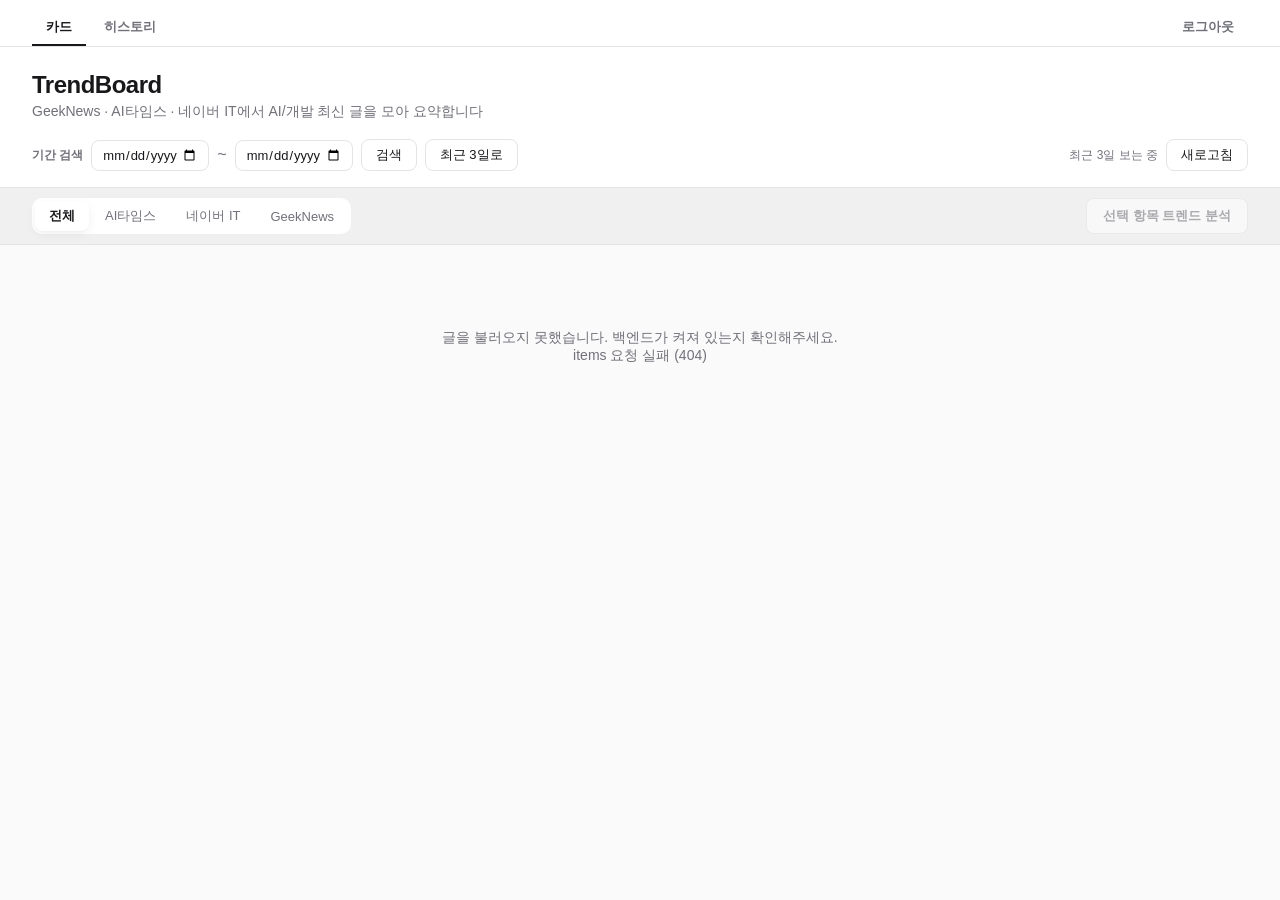
==== static/index.html @ 5739c9ae "Add username/password login, gating the whole site except the ChatGPT/Claude handoff New app/user_st" ====
<!DOCTYPE html>
<html lang="ko">
<head>
<meta charset="UTF-8">
<meta name="viewport" content="width=device-width, initial-scale=1.0">
<title>TrendBoard — AI/개발 트렌드 대시보드</title>
<link rel="stylesheet" href="style.css">
</head>
<body>
<nav class="primary-nav">
  <a href="index.html" class="primary-nav-item active">카드</a>
  <a href="trend.html" class="primary-nav-item">히스토리</a>
  <a href="/logout" class="logout-link">로그아웃</a>
</nav>

<header class="topbar">
  <h1>TrendBoard</h1>
  <p class="subtitle">GeekNews · AI타임스 · 네이버 IT에서 AI/개발 최신 글을 모아 요약합니다</p>
  <div class="date-bar">
    <span class="date-bar-label">기간 검색</span>
    <input type="date" id="dateFrom">
    <span class="date-sep">~</span>
    <input type="date" id="dateTo">
    <button id="dateSearchBtn">검색</button>
    <button id="dateResetBtn" class="date-reset hidden">최근 3일로</button>
    <span id="dateStatus" class="date-status">최근 3일 보는 중</span>
    <button id="refreshBtn" title="새로고침">새로고침</button>
  </div>
</header>

<div class="trendbar" id="trendbar">
  <div class="tabs" id="sourceTabs">
    <button class="tab active" data-source="all">전체</button>
    <button class="tab" data-source="aitimes">AI타임스</button>
    <button class="tab" data-source="naver_it">네이버 IT</button>
    <button class="tab" data-source="geeknews">GeekNews</button>
  </div>
  <button id="trendBtn" disabled>
    <span id="trendCount" class="cart-count hidden">0</span>
    선택 항목 트렌드 분석
  </button>
</div>

<main id="cards" class="cards"></main>

<div class="modal-overlay hidden" id="methodModalOverlay">
  <div class="modal">
    <button class="modal-close" id="methodModalClose" aria-label="닫기">×</button>
    <h2 class="modal-title">어떤 방식으로 분석할까요?</h2>
    <p class="modal-sub"><span id="methodModalCount">0</span>개 글을 분석합니다.</p>
    <div class="method-options">
      <button class="method-option" id="methodChatGptBtn">
        <span class="method-name">ChatGPT로</span>
        <span class="method-desc">내 ChatGPT 계정에서 무료로 분석해요. 분석 결과는 ChatGPT에서만 확인해요 — 어떤 글을 골랐는지만 히스토리에 남아요.</span>
      </button>
      <button class="method-option" id="methodClaudeBtn">
        <span class="method-name">Claude로</span>
        <span class="method-desc">내 Claude 계정에서 무료로 분석해요(결과를 마크다운 아티팩트로 만들어달라고 같이 요청해요). 분석 결과는 Claude에서만 확인해요 — 어떤 글을 골랐는지만 히스토리에 남아요.</span>
      </button>
    </div>
    <button class="method-copy-link" id="methodCopyLinkBtn">링크가 안 열리면 여기를 눌러 프롬프트 복사</button>
  </div>
</div>

<div id="toast" class="toast hidden"></div>

<script src="common.js"></script>
<script src="app.js"></script>
</body>
</html>
---- static/style.css ----
:root {
  --bg: #fafafa;
  --surface: #ffffff;
  --surface-hover: #f0f0f0;
  --text: #18181b;
  --text-muted: #71717a;
  --border: #e4e4e7;
  --accent: #18181b;
  --accent-contrast: #ffffff;
  --accent-soft: #f0f0f0;
  --select: #2563eb;
  --select-soft: #eff6ff;
  --shadow: 0 1px 2px rgba(0,0,0,0.03), 0 4px 12px rgba(0,0,0,0.05);
  font-family: -apple-system, BlinkMacSystemFont, "Pretendard", "Segoe UI", Roboto, "Noto Sans KR", sans-serif;
}

* { box-sizing: border-box; }

html, body {
  min-height: 100%;
}

body {
  margin: 0;
  background: var(--bg);
  color: var(--text);
  transition: background 0.2s, color 0.2s;
}

.primary-nav {
  display: flex;
  gap: 4px;
  padding: 10px 32px 0;
  background: var(--surface);
  border-bottom: 1px solid var(--border);
}

.primary-nav-item {
  padding: 8px 14px;
  font-size: 13px;
  font-weight: 600;
  color: var(--text-muted);
  text-decoration: none;
  border-bottom: 2px solid transparent;
}

.primary-nav-item:hover { color: var(--text); }

.primary-nav-item.active {
  color: var(--text);
  border-bottom-color: var(--text);
}

.topbar {
  padding: 24px 32px 16px;
  border-bottom: 1px solid var(--border);
  background: var(--surface);
}

.topbar h1 {
  margin: 0 0 4px;
  font-size: 24px;
  letter-spacing: -0.5px;
}

.subtitle {
  margin: 0 0 18px;
  color: var(--text-muted);
  font-size: 14px;
}

.date-bar {
  display: flex;
  align-items: center;
  gap: 8px;
  flex-wrap: wrap;
}

.date-bar-label {
  font-size: 12px;
  font-weight: 700;
  color: var(--text-muted);
}

.date-bar input[type="date"] {
  border: 1px solid var(--border);
  background: var(--surface);
  color: var(--text);
  border-radius: 8px;
  padding: 6px 10px;
  font-size: 13px;
  font-family: inherit;
}

.date-sep { color: var(--text-muted); }

.date-bar button {
  border: 1px solid var(--border);
  background: var(--surface);
  color: var(--text);
  padding: 6px 14px;
  border-radius: 8px;
  font-size: 13px;
  cursor: pointer;
}

.date-bar button:hover { background: var(--surface-hover); }

.date-reset {
  color: var(--text-muted);
}

.date-status {
  font-size: 12px;
  color: var(--text-muted);
  margin-left: auto;
}

.tabs {
  display: flex;
  gap: 2px;
  background: var(--surface-hover);
  padding: 3px;
  border-radius: 10px;
}

.tab {
  border: none;
  background: transparent;
  color: var(--text-muted);
  padding: 6px 14px;
  border-radius: 8px;
  font-size: 13px;
  font-weight: 500;
  cursor: pointer;
  transition: all 0.15s;
}

.tab:hover { color: var(--text); }

.tab.active {
  background: var(--surface);
  color: var(--text);
  font-weight: 600;
  box-shadow: var(--shadow);
}

.trendbar {
  position: sticky;
  top: 0;
  z-index: 10;
  display: flex;
  justify-content: space-between;
  align-items: center;
  flex-wrap: wrap;
  gap: 16px;
  padding: 10px 32px;
  background: var(--accent-soft);
  border-bottom: 1px solid var(--border);
  font-size: 13px;
}

.trendbar .tabs {
  background: var(--surface);
}

.modal-overlay {
  position: fixed;
  inset: 0;
  z-index: 50;
  display: flex;
  align-items: center;
  justify-content: center;
  background: rgba(0, 0, 0, 0.4);
  padding: 20px;
}

.modal-overlay.hidden { display: none; }

.modal {
  position: relative;
  width: 100%;
  max-width: 440px;
  background: var(--surface);
  border-radius: 16px;
  box-shadow: var(--shadow);
  padding: 28px 24px 22px;
}

.modal-close {
  position: absolute;
  top: 14px;
  right: 14px;
  border: none;
  background: transparent;
  font-size: 18px;
  line-height: 1;
  color: var(--text-muted);
  cursor: pointer;
  padding: 4px;
}

.modal-close:hover { color: var(--text); }

.modal-title {
  margin: 0 0 4px;
  font-size: 17px;
}

.modal-sub {
  margin: 0 0 18px;
  font-size: 13px;
  color: var(--text-muted);
}

.method-options {
  display: flex;
  flex-direction: column;
  gap: 8px;
}

.method-option {
  display: flex;
  flex-direction: column;
  align-items: flex-start;
  gap: 4px;
  width: 100%;
  text-align: left;
  border: 1px solid var(--border);
  background: var(--surface);
  border-radius: 10px;
  padding: 12px 14px;
  cursor: pointer;
  font: inherit;
  color: inherit;
  transition: border-color 0.15s, background 0.15s;
}

.method-option:hover:not(:disabled) {
  border-color: var(--select);
  background: var(--select-soft);
}

.method-option:disabled {
  opacity: 0.55;
  cursor: not-allowed;
}

.method-name {
  font-size: 14px;
  font-weight: 700;
}

.method-desc {
  font-size: 12px;
  color: var(--text-muted);
  line-height: 1.5;
}

.method-copy-link {
  display: block;
  width: 100%;
  margin-top: 14px;
  border: none;
  background: transparent;
  color: var(--text-muted);
  font-size: 12px;
  text-decoration: underline;
  cursor: pointer;
  padding: 4px;
  text-align: center;
}

.method-copy-link:hover { color: var(--text); }

#trendBtn {
  display: inline-flex;
  align-items: center;
  gap: 8px;
  border: 1px solid var(--border);
  background: var(--surface);
  color: var(--text);
  padding: 8px 16px;
  border-radius: 8px;
  font-size: 13px;
  cursor: pointer;
  font-weight: 600;
}

.cart-count {
  display: inline-flex;
  align-items: center;
  justify-content: center;
  min-width: 18px;
  height: 18px;
  padding: 0 5px;
  border-radius: 999px;
  background: var(--select);
  color: #fff;
  font-size: 11px;
  font-weight: 700;
}

.cart-count.hidden { display: none; }

#trendBtn:hover:not(:disabled) { background: var(--surface-hover); }

#trendBtn:disabled {
  color: var(--text-muted);
  opacity: 0.55;
  cursor: not-allowed;
}

.cards {
  display: flex;
  flex-direction: column;
  gap: 12px;
  max-width: 680px;
  margin: 0 auto;
  padding: 24px 32px 60px;
}

.card {
  background: var(--surface);
  border: 1px solid var(--border);
  border-radius: 14px;
  padding: 16px;
  box-shadow: var(--shadow);
  display: flex;
  flex-direction: column;
  gap: 10px;
  cursor: pointer;
  transition: border-color 0.15s;
}

.card:hover { border-color: var(--text-muted); }

.card.selected {
  border-color: var(--select);
  box-shadow: 0 0 0 1px var(--select);
}

.card.used {
  opacity: 0.6;
}

.card.used:hover {
  opacity: 1;
}

.card-badges {
  display: flex;
  align-items: center;
  gap: 6px;
  flex-wrap: wrap;
}

.used-badge {
  font-size: 10px;
  font-weight: 700;
  color: var(--select);
  background: var(--select-soft);
  padding: 3px 8px;
  border-radius: 6px;
  white-space: nowrap;
}

.card-top {
  display: flex;
  justify-content: space-between;
  align-items: flex-start;
  gap: 8px;
}

.badge {
  font-size: 10px;
  font-weight: 700;
  letter-spacing: 0.3px;
  text-transform: uppercase;
  padding: 3px 8px;
  border-radius: 6px;
  border: 1px solid var(--border);
  background: transparent;
  color: var(--text-muted);
  white-space: nowrap;
}

.card-title {
  display: block;
  font-size: 15px;
  font-weight: 600;
  line-height: 1.4;
  margin: 0;
  color: var(--text);
  text-decoration: none;
}

.card-title:hover { text-decoration: underline; }

.card-meta {
  font-size: 12px;
  color: var(--text-muted);
}

.card-excerpt {
  font-size: 13px;
  line-height: 1.5;
  color: var(--text-muted);
  margin: 0;
  display: -webkit-box;
  -webkit-line-clamp: 2;
  -webkit-box-orient: vertical;
  overflow: hidden;
}

.card-summary {
  font-size: 13px;
  line-height: 1.6;
  color: var(--text);
  background: var(--bg);
  border-radius: 8px;
  padding: 10px 12px;
  display: none;
}

.card-summary.show { display: block; }

.card-summary ul { margin: 0; padding-left: 18px; }

.keywords {
  display: flex;
  flex-wrap: wrap;
  gap: 6px;
  margin-top: 8px;
}

.keyword-chip {
  font-size: 11px;
  background: var(--surface-hover);
  color: var(--text-muted);
  border: 1px solid var(--border);
  padding: 3px 8px;
  border-radius: 12px;
}

.card-actions {
  display: flex;
  justify-content: space-between;
  align-items: center;
  margin-top: auto;
}

.summarize-btn {
  border: 1px solid var(--border);
  background: transparent;
  color: var(--text);
  padding: 6px 12px;
  border-radius: 8px;
  font-size: 12px;
  cursor: pointer;
  font-weight: 600;
}

.summarize-btn:hover { background: var(--surface-hover); }

.select-label {
  display: flex;
  align-items: center;
  gap: 6px;
  font-size: 12px;
  color: var(--text-muted);
  cursor: pointer;
}

.select-label input[type="checkbox"] {
  accent-color: var(--select);
}

.select-label:has(input:checked) {
  color: var(--select);
}

.trend-body {
  display: flex;
  flex-direction: column;
  height: 100vh;
}

/* Obsidian 스타일 2단 레이아웃: 좌측 SNB(히스토리 목록) + 우측 본문 */
.trend-shell {
  display: flex;
  flex: 1;
  min-height: 0;
}

.snb {
  width: 280px;
  flex-shrink: 0;
  background: var(--bg);
  border-right: 1px solid var(--border);
  display: flex;
  flex-direction: column;
  overflow: hidden;
}

.snb-header {
  display: flex;
  align-items: center;
  justify-content: space-between;
  padding: 14px 14px 12px;
}

.snb-header h2 {
  font-size: 13px;
  text-transform: uppercase;
  letter-spacing: 0.5px;
  color: var(--text-muted);
  margin: 0;
}

.snb-list {
  flex: 1;
  overflow-y: auto;
  padding: 0 6px 12px;
  display: flex;
  flex-direction: column;
  gap: 2px;
}

.snb-empty {
  padding: 12px 10px;
  font-size: 12px;
  color: var(--text-muted);
}

.snb-item {
  display: flex;
  flex-direction: column;
  align-items: flex-start;
  gap: 3px;
  width: 100%;
  text-align: left;
  border: none;
  background: transparent;
  border-radius: 8px;
  padding: 8px 10px;
  cursor: pointer;
}

.snb-item:hover { background: var(--surface-hover); }

.snb-item.active {
  background: var(--surface);
  box-shadow: var(--shadow);
}

.snb-item-date {
  font-size: 14px;
  font-weight: 600;
  color: var(--text);
}

.snb-item-count {
  font-size: 12px;
  color: var(--text-muted);
}

.trend-main {
  flex: 1;
  overflow-y: auto;
  padding: 36px 40px 60px;
  background: var(--surface);
}

.trend-current {
  max-width: 700px;
  margin: 0 auto;
}

.result-meta {
  display: flex;
  align-items: center;
  gap: 8px;
  flex-wrap: wrap;
  font-size: 12px;
  color: var(--text-muted);
  margin-bottom: 10px;
}

.result-count { color: var(--text-muted); }

.result-method {
  font-size: 11px;
  font-weight: 700;
  color: var(--select);
  background: var(--select-soft);
  padding: 2px 8px;
  border-radius: 6px;
}

.selected-items-list {
  list-style: none;
  margin: 0 0 20px;
  padding: 0;
  display: flex;
  flex-direction: column;
  gap: 4px;
}

.selected-item-row {
  display: flex;
  align-items: center;
  gap: 8px;
  border: 1px solid var(--border);
  border-radius: 8px;
  background: var(--surface);
  padding: 8px 12px;
  text-decoration: none;
  color: var(--text-muted);
}

a.selected-item-row:hover {
  background: var(--surface-hover);
  border-color: var(--text-muted);
}

a.selected-item-row:hover .selected-item-title {
  text-decoration: underline;
}

.selected-item-row.no-link {
  cursor: default;
}

.selected-item-title {
  font-size: 13px;
  line-height: 1.4;
  flex: 1;
}

.selected-item-arrow {
  font-size: 12px;
  color: var(--text-muted);
  flex-shrink: 0;
}

.reopen-section {
  border: 1px solid var(--border);
  border-radius: 10px;
  padding: 14px 16px;
  margin: 0 0 20px;
}

.reopen-actions {
  display: flex;
  gap: 8px;
  margin-bottom: 10px;
}

.method-option-inline {
  border: 1px solid var(--border);
  background: var(--surface);
  color: var(--text);
  padding: 7px 14px;
  border-radius: 8px;
  font-size: 13px;
  font-weight: 600;
  cursor: pointer;
}

.method-option-inline:hover:not(:disabled) { background: var(--surface-hover); }

.method-option-inline:disabled {
  color: var(--text-muted);
  opacity: 0.55;
  cursor: not-allowed;
}

.prompt-preview-label {
  display: flex;
  align-items: center;
  justify-content: space-between;
  gap: 8px;
  font-size: 11px;
  font-weight: 700;
  color: var(--text-muted);
  text-transform: uppercase;
  letter-spacing: 0.3px;
  margin: 4px 0 8px;
}

.copy-inline-btn {
  border: 1px solid var(--border);
  background: var(--surface);
  color: var(--text);
  padding: 3px 10px;
  border-radius: 6px;
  font-size: 11px;
  font-weight: 700;
  text-transform: none;
  letter-spacing: normal;
  cursor: pointer;
}

.copy-inline-btn:hover:not(:disabled) { background: var(--surface-hover); }

.copy-inline-btn:disabled {
  color: var(--text-muted);
  opacity: 0.55;
  cursor: not-allowed;
}

.prompt-preview {
  font-size: 12px;
  color: var(--text-muted);
}

.prompt-text {
  white-space: pre-wrap;
  word-break: break-word;
  background: var(--bg);
  border: 1px solid var(--border);
  border-radius: 8px;
  padding: 14px 16px;
  font-family: "JetBrains Mono", "Noto Sans KR", "Pretendard", "Consolas", "Menlo", "Monaco", monospace;
  font-size: 11px;
  line-height: 2;
  color: var(--text);
  max-height: 480px;
  overflow-y: auto;
}

.toast {
  position: fixed;
  bottom: 24px;
  left: 50%;
  transform: translateX(-50%);
  background: var(--text);
  color: var(--bg);
  padding: 10px 20px;
  border-radius: 8px;
  font-size: 13px;
  z-index: 60;
  transition: opacity 0.2s;
}

.toast.hidden { display: none; }

.empty-state {
  text-align: center;
  color: var(--text-muted);
  padding: 60px 20px;
  font-size: 14px;
}

.spinner {
  display: inline-block;
  width: 12px;
  height: 12px;
  border: 2px solid var(--border);
  border-top-color: var(--text);
  border-radius: 50%;
  animation: spin 0.7s linear infinite;
  margin-right: 6px;
  vertical-align: -1px;
}

@keyframes spin { to { transform: rotate(360deg); } }

.auth-shell {
  min-height: 100vh;
  display: flex;
  align-items: center;
  justify-content: center;
  padding: 20px;
}

.auth-card {
  width: 100%;
  max-width: 340px;
  background: var(--surface);
  border: 1px solid var(--border);
  border-radius: 16px;
  box-shadow: var(--shadow);
  padding: 32px 28px;
  display: flex;
  flex-direction: column;
  gap: 14px;
}

.auth-title {
  margin: 0 0 4px;
  font-size: 20px;
  text-align: center;
  letter-spacing: -0.5px;
}

.auth-error {
  margin: 0;
  padding: 8px 12px;
  border-radius: 8px;
  background: #fef2f2;
  color: #b91c1c;
  font-size: 13px;
}

.auth-error.hidden { display: none; }

.auth-label {
  display: flex;
  flex-direction: column;
  gap: 6px;
  font-size: 13px;
  color: var(--text-muted);
}

.auth-input {
  border: 1px solid var(--border);
  background: var(--bg);
  color: var(--text);
  border-radius: 8px;
  padding: 9px 12px;
  font-size: 14px;
  font-family: inherit;
}

.auth-input:focus {
  outline: none;
  border-color: var(--select);
}

.auth-submit {
  margin-top: 6px;
  border: none;
  background: var(--accent);
  color: var(--accent-contrast);
  padding: 10px;
  border-radius: 8px;
  font-size: 14px;
  font-weight: 600;
  cursor: pointer;
}

.auth-submit:hover { opacity: 0.9; }

.auth-switch {
  text-align: center;
  font-size: 12px;
  color: var(--text-muted);
  text-decoration: underline;
}

.auth-switch:hover { color: var(--text); }

.logout-link {
  margin-left: auto;
  color: var(--text-muted);
  text-decoration: none;
  font-size: 13px;
  font-weight: 600;
  padding: 8px 14px;
}

.logout-link:hover { color: var(--text); }
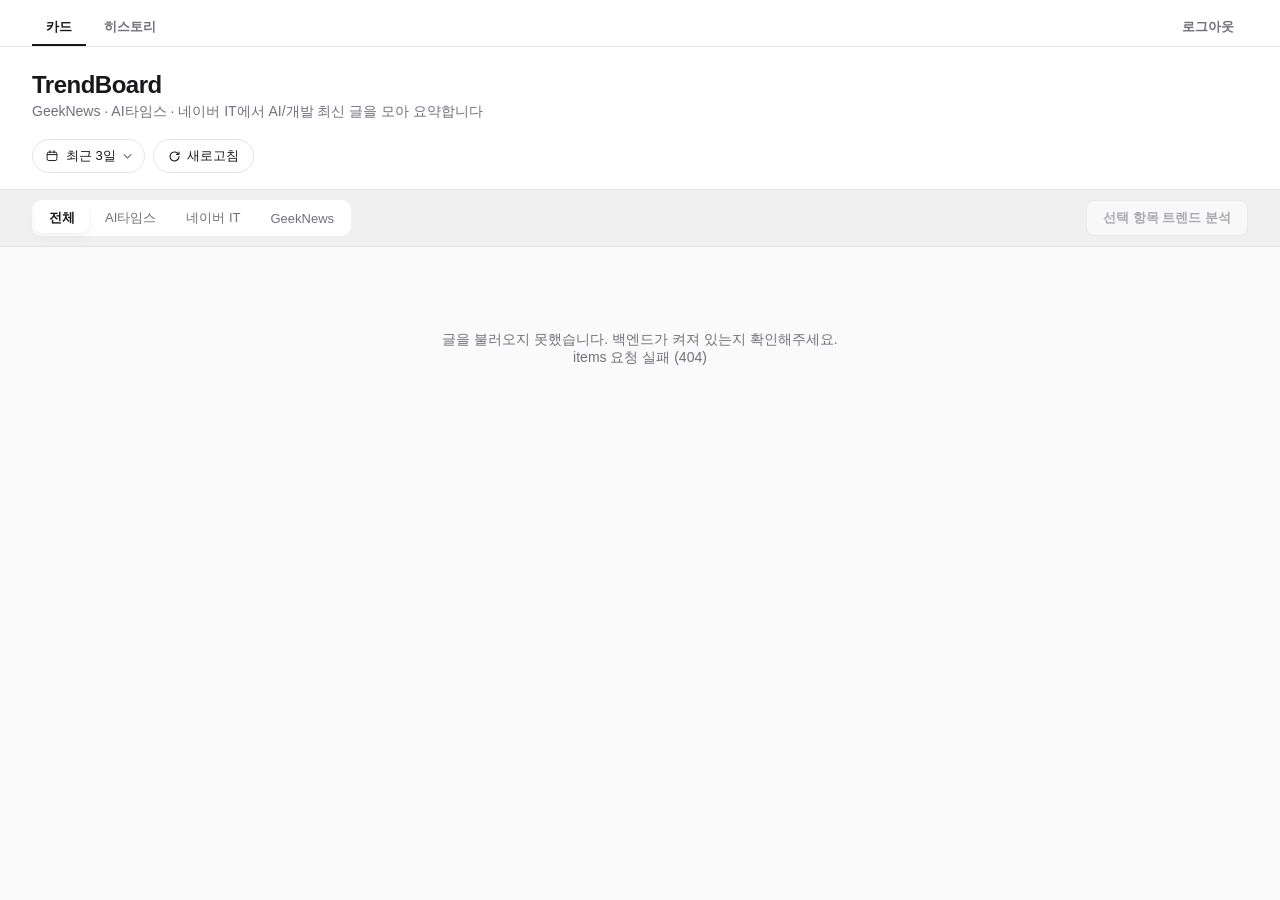
==== commit 64dbb24a: "Redesign date search as a compact chip + popover instead of an always-open row The old date-bar pack" ====
--- a/static/index.html
+++ b/static/index.html
@@ -17,14 +17,36 @@
   <h1>TrendBoard</h1>
   <p class="subtitle">GeekNews · AI타임스 · 네이버 IT에서 AI/개발 최신 글을 모아 요약합니다</p>
   <div class="date-bar">
-    <span class="date-bar-label">기간 검색</span>
-    <input type="date" id="dateFrom">
-    <span class="date-sep">~</span>
-    <input type="date" id="dateTo">
-    <button id="dateSearchBtn">검색</button>
-    <button id="dateResetBtn" class="date-reset hidden">최근 3일로</button>
-    <span id="dateStatus" class="date-status">최근 3일 보는 중</span>
-    <button id="refreshBtn" title="새로고침">새로고침</button>
+    <div class="date-filter" id="dateFilter">
+      <button class="date-filter-trigger" id="dateFilterTrigger" type="button">
+        <svg class="date-filter-icon" viewBox="0 0 20 20" fill="none" xmlns="http://www.w3.org/2000/svg">
+          <rect x="3" y="4.5" width="14" height="12" rx="2.5" stroke="currentColor" stroke-width="1.4"/>
+          <path d="M3 8h14" stroke="currentColor" stroke-width="1.4"/>
+          <path d="M7 2.5v3M13 2.5v3" stroke="currentColor" stroke-width="1.4" stroke-linecap="round"/>
+        </svg>
+        <span id="dateFilterLabel">최근 3일</span>
+        <svg class="date-filter-chevron" viewBox="0 0 12 8" fill="none" xmlns="http://www.w3.org/2000/svg">
+          <path d="M1.5 1.5L6 6l4.5-4.5" stroke="currentColor" stroke-width="1.5" stroke-linecap="round" stroke-linejoin="round"/>
+        </svg>
+      </button>
+      <div class="date-filter-popover hidden" id="dateFilterPopover">
+        <div class="date-filter-row">
+          <input type="date" id="dateFrom">
+          <span class="date-sep">~</span>
+          <input type="date" id="dateTo">
+        </div>
+        <div class="date-filter-actions">
+          <button id="dateResetBtn" class="date-filter-ghost" type="button">최근 3일로</button>
+          <button id="dateSearchBtn" class="date-filter-apply" type="button">적용</button>
+        </div>
+      </div>
+    </div>
+    <button id="refreshBtn" class="refresh-btn" type="button">
+      <svg viewBox="0 0 16 16" fill="none" xmlns="http://www.w3.org/2000/svg">
+        <path d="M13.5 8a5.5 5.5 0 1 1-1.6-3.9M13.5 2.5v3h-3" stroke="currentColor" stroke-width="1.4" stroke-linecap="round" stroke-linejoin="round"/>
+      </svg>
+      새로고침
+    </button>
   </div>
 </header>
 
--- a/static/style.css
+++ b/static/style.css
@@ -76,45 +76,134 @@
   flex-wrap: wrap;
 }
 
-.date-bar-label {
-  font-size: 12px;
-  font-weight: 700;
-  color: var(--text-muted);
-}
-
-.date-bar input[type="date"] {
-  border: 1px solid var(--border);
-  background: var(--surface);
-  color: var(--text);
-  border-radius: 8px;
-  padding: 6px 10px;
-  font-size: 13px;
+.date-filter {
+  position: relative;
+}
+
+.date-filter-trigger {
+  display: inline-flex;
+  align-items: center;
+  gap: 7px;
+  border: 1px solid var(--border);
+  background: var(--surface);
+  color: var(--text);
+  padding: 7px 12px;
+  border-radius: 999px;
+  font-size: 13px;
+  font-weight: 500;
   font-family: inherit;
-}
-
-.date-sep { color: var(--text-muted); }
-
-.date-bar button {
-  border: 1px solid var(--border);
-  background: var(--surface);
-  color: var(--text);
-  padding: 6px 14px;
-  border-radius: 8px;
-  font-size: 13px;
-  cursor: pointer;
-}
-
-.date-bar button:hover { background: var(--surface-hover); }
-
-.date-reset {
-  color: var(--text-muted);
-}
-
-.date-status {
-  font-size: 12px;
-  color: var(--text-muted);
-  margin-left: auto;
-}
+  cursor: pointer;
+  transition: border-color 0.15s, background 0.15s;
+}
+
+.date-filter-trigger:hover { background: var(--surface-hover); }
+
+.date-filter-trigger.active {
+  border-color: var(--select);
+  color: var(--select);
+  background: var(--select-soft);
+}
+
+.date-filter-icon { width: 14px; height: 14px; flex-shrink: 0; }
+
+.date-filter-chevron {
+  width: 9px;
+  height: 9px;
+  flex-shrink: 0;
+  color: var(--text-muted);
+  transition: transform 0.15s;
+}
+
+.date-filter.open .date-filter-chevron { transform: rotate(180deg); }
+
+.date-filter-popover {
+  position: absolute;
+  top: calc(100% + 8px);
+  left: 0;
+  z-index: 20;
+  background: var(--surface);
+  border: 1px solid var(--border);
+  border-radius: 12px;
+  box-shadow: var(--shadow);
+  padding: 14px;
+  display: flex;
+  flex-direction: column;
+  gap: 10px;
+  min-width: 260px;
+}
+
+.date-filter-popover.hidden { display: none; }
+
+.date-filter-row {
+  display: flex;
+  align-items: center;
+  gap: 8px;
+}
+
+.date-filter-row input[type="date"] {
+  flex: 1;
+  min-width: 0;
+  border: 1px solid var(--border);
+  background: var(--bg);
+  color: var(--text);
+  border-radius: 8px;
+  padding: 7px 8px;
+  font-size: 13px;
+  font-family: inherit;
+}
+
+.date-sep { color: var(--text-muted); font-size: 12px; }
+
+.date-filter-actions {
+  display: flex;
+  justify-content: space-between;
+  gap: 8px;
+}
+
+.date-filter-ghost {
+  border: none;
+  background: transparent;
+  color: var(--text-muted);
+  padding: 6px 4px;
+  font-size: 12px;
+  font-weight: 600;
+  cursor: pointer;
+  text-decoration: underline;
+}
+
+.date-filter-ghost:hover { color: var(--text); }
+
+.date-filter-apply {
+  border: none;
+  background: var(--accent);
+  color: var(--accent-contrast);
+  padding: 7px 16px;
+  border-radius: 8px;
+  font-size: 13px;
+  font-weight: 600;
+  cursor: pointer;
+}
+
+.date-filter-apply:hover { opacity: 0.9; }
+
+.refresh-btn {
+  display: inline-flex;
+  align-items: center;
+  gap: 6px;
+  border: 1px solid var(--border);
+  background: var(--surface);
+  color: var(--text);
+  padding: 7px 14px;
+  border-radius: 999px;
+  font-size: 13px;
+  font-weight: 500;
+  font-family: inherit;
+  cursor: pointer;
+}
+
+.refresh-btn:hover { background: var(--surface-hover); }
+
+.refresh-btn svg { width: 13px; height: 13px; }
 
 .tabs {
   display: flex;
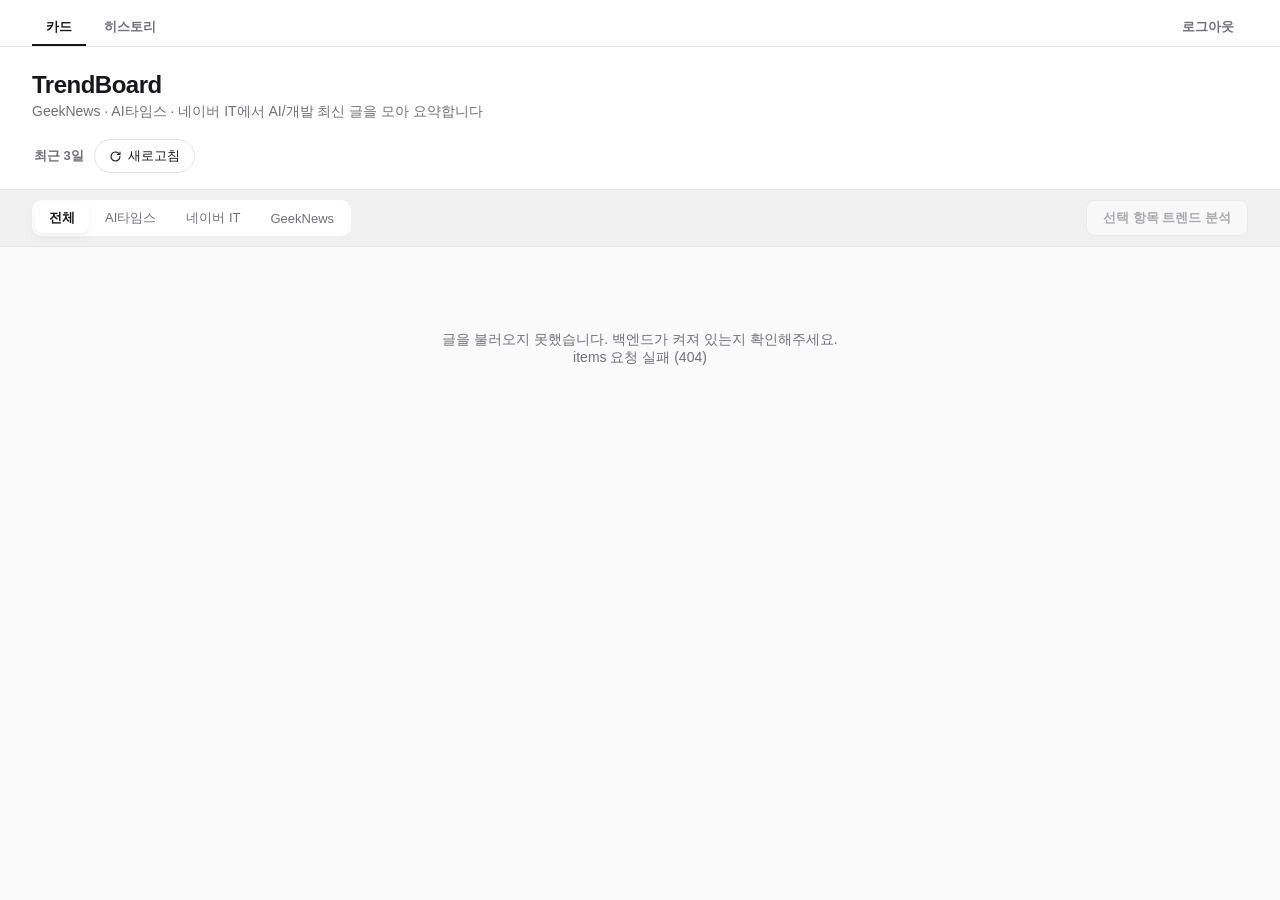
==== commit 94a5520d: "Drop custom date-range search entirely, always show recent 3 days After building a chip+popover UI a" ====
--- a/static/index.html
+++ b/static/index.html
@@ -17,30 +17,7 @@
   <h1>TrendBoard</h1>
   <p class="subtitle">GeekNews · AI타임스 · 네이버 IT에서 AI/개발 최신 글을 모아 요약합니다</p>
   <div class="date-bar">
-    <div class="date-filter" id="dateFilter">
-      <button class="date-filter-trigger" id="dateFilterTrigger" type="button">
-        <svg class="date-filter-icon" viewBox="0 0 20 20" fill="none" xmlns="http://www.w3.org/2000/svg">
-          <rect x="3" y="4.5" width="14" height="12" rx="2.5" stroke="currentColor" stroke-width="1.4"/>
-          <path d="M3 8h14" stroke="currentColor" stroke-width="1.4"/>
-          <path d="M7 2.5v3M13 2.5v3" stroke="currentColor" stroke-width="1.4" stroke-linecap="round"/>
-        </svg>
-        <span id="dateFilterLabel">최근 3일</span>
-        <svg class="date-filter-chevron" viewBox="0 0 12 8" fill="none" xmlns="http://www.w3.org/2000/svg">
-          <path d="M1.5 1.5L6 6l4.5-4.5" stroke="currentColor" stroke-width="1.5" stroke-linecap="round" stroke-linejoin="round"/>
-        </svg>
-      </button>
-      <div class="date-filter-popover hidden" id="dateFilterPopover">
-        <div class="date-filter-row">
-          <input type="date" id="dateFrom">
-          <span class="date-sep">~</span>
-          <input type="date" id="dateTo">
-        </div>
-        <div class="date-filter-actions">
-          <button id="dateResetBtn" class="date-filter-ghost" type="button">최근 3일로</button>
-          <button id="dateSearchBtn" class="date-filter-apply" type="button">적용</button>
-        </div>
-      </div>
-    </div>
+    <span class="recency-label">최근 3일</span>
     <button id="refreshBtn" class="refresh-btn" type="button">
       <svg viewBox="0 0 16 16" fill="none" xmlns="http://www.w3.org/2000/svg">
         <path d="M13.5 8a5.5 5.5 0 1 1-1.6-3.9M13.5 2.5v3h-3" stroke="currentColor" stroke-width="1.4" stroke-linecap="round" stroke-linejoin="round"/>
--- a/static/style.css
+++ b/static/style.css
@@ -76,115 +76,12 @@
   flex-wrap: wrap;
 }
 
-.date-filter {
-  position: relative;
-}
-
-.date-filter-trigger {
-  display: inline-flex;
-  align-items: center;
-  gap: 7px;
-  border: 1px solid var(--border);
-  background: var(--surface);
-  color: var(--text);
-  padding: 7px 12px;
-  border-radius: 999px;
-  font-size: 13px;
-  font-weight: 500;
-  font-family: inherit;
-  cursor: pointer;
-  transition: border-color 0.15s, background 0.15s;
-}
-
-.date-filter-trigger:hover { background: var(--surface-hover); }
-
-.date-filter-trigger.active {
-  border-color: var(--select);
-  color: var(--select);
-  background: var(--select-soft);
-}
-
-.date-filter-icon { width: 14px; height: 14px; flex-shrink: 0; }
-
-.date-filter-chevron {
-  width: 9px;
-  height: 9px;
-  flex-shrink: 0;
-  color: var(--text-muted);
-  transition: transform 0.15s;
-}
-
-.date-filter.open .date-filter-chevron { transform: rotate(180deg); }
-
-.date-filter-popover {
-  position: absolute;
-  top: calc(100% + 8px);
-  left: 0;
-  z-index: 20;
-  background: var(--surface);
-  border: 1px solid var(--border);
-  border-radius: 12px;
-  box-shadow: var(--shadow);
-  padding: 14px;
-  display: flex;
-  flex-direction: column;
-  gap: 10px;
-  min-width: 260px;
-}
-
-.date-filter-popover.hidden { display: none; }
-
-.date-filter-row {
-  display: flex;
-  align-items: center;
-  gap: 8px;
-}
-
-.date-filter-row input[type="date"] {
-  flex: 1;
-  min-width: 0;
-  border: 1px solid var(--border);
-  background: var(--bg);
-  color: var(--text);
-  border-radius: 8px;
-  padding: 7px 8px;
-  font-size: 13px;
-  font-family: inherit;
-}
-
-.date-sep { color: var(--text-muted); font-size: 12px; }
-
-.date-filter-actions {
-  display: flex;
-  justify-content: space-between;
-  gap: 8px;
-}
-
-.date-filter-ghost {
-  border: none;
-  background: transparent;
-  color: var(--text-muted);
-  padding: 6px 4px;
-  font-size: 12px;
-  font-weight: 600;
-  cursor: pointer;
-  text-decoration: underline;
-}
-
-.date-filter-ghost:hover { color: var(--text); }
-
-.date-filter-apply {
-  border: none;
-  background: var(--accent);
-  color: var(--accent-contrast);
-  padding: 7px 16px;
-  border-radius: 8px;
-  font-size: 13px;
-  font-weight: 600;
-  cursor: pointer;
-}
-
-.date-filter-apply:hover { opacity: 0.9; }
+.recency-label {
+  font-size: 13px;
+  font-weight: 600;
+  color: var(--text-muted);
+  padding: 7px 2px;
+}
 
 .refresh-btn {
   display: inline-flex;
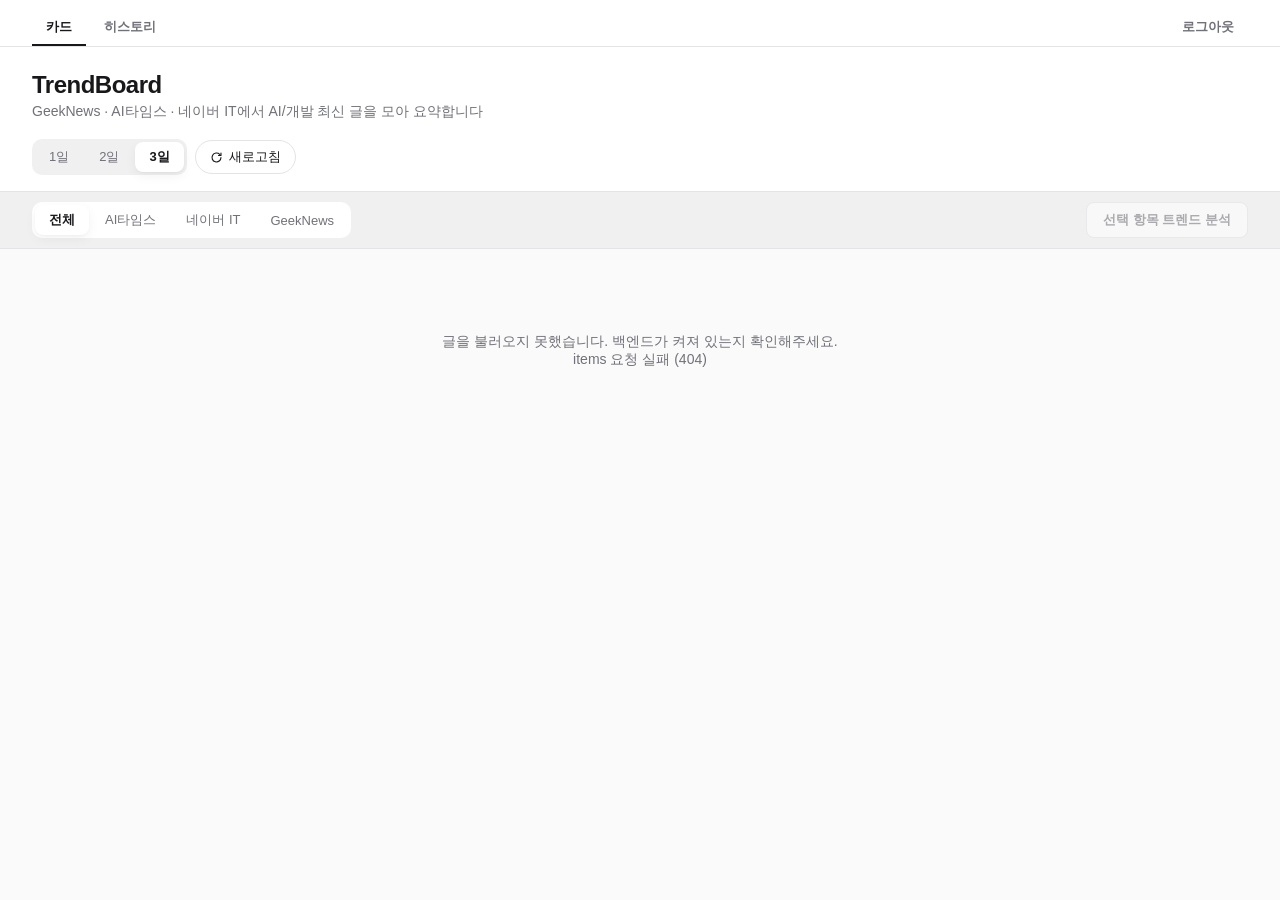
==== commit e5c436e9: "Add a simple recent-N-days filter (1/2/3일) Unlike the removed arbitrary date-range search, this only" ====
--- a/static/index.html
+++ b/static/index.html
@@ -17,7 +17,11 @@
   <h1>TrendBoard</h1>
   <p class="subtitle">GeekNews · AI타임스 · 네이버 IT에서 AI/개발 최신 글을 모아 요약합니다</p>
   <div class="date-bar">
-    <span class="recency-label">최근 3일</span>
+    <div class="tabs" id="daysFilter">
+      <button class="tab" data-days="1">1일</button>
+      <button class="tab" data-days="2">2일</button>
+      <button class="tab active" data-days="3">3일</button>
+    </div>
     <button id="refreshBtn" class="refresh-btn" type="button">
       <svg viewBox="0 0 16 16" fill="none" xmlns="http://www.w3.org/2000/svg">
         <path d="M13.5 8a5.5 5.5 0 1 1-1.6-3.9M13.5 2.5v3h-3" stroke="currentColor" stroke-width="1.4" stroke-linecap="round" stroke-linejoin="round"/>
--- a/static/style.css
+++ b/static/style.css
@@ -76,13 +76,6 @@
   flex-wrap: wrap;
 }
 
-.recency-label {
-  font-size: 13px;
-  font-weight: 600;
-  color: var(--text-muted);
-  padding: 7px 2px;
-}
-
 .refresh-btn {
   display: inline-flex;
   align-items: center;
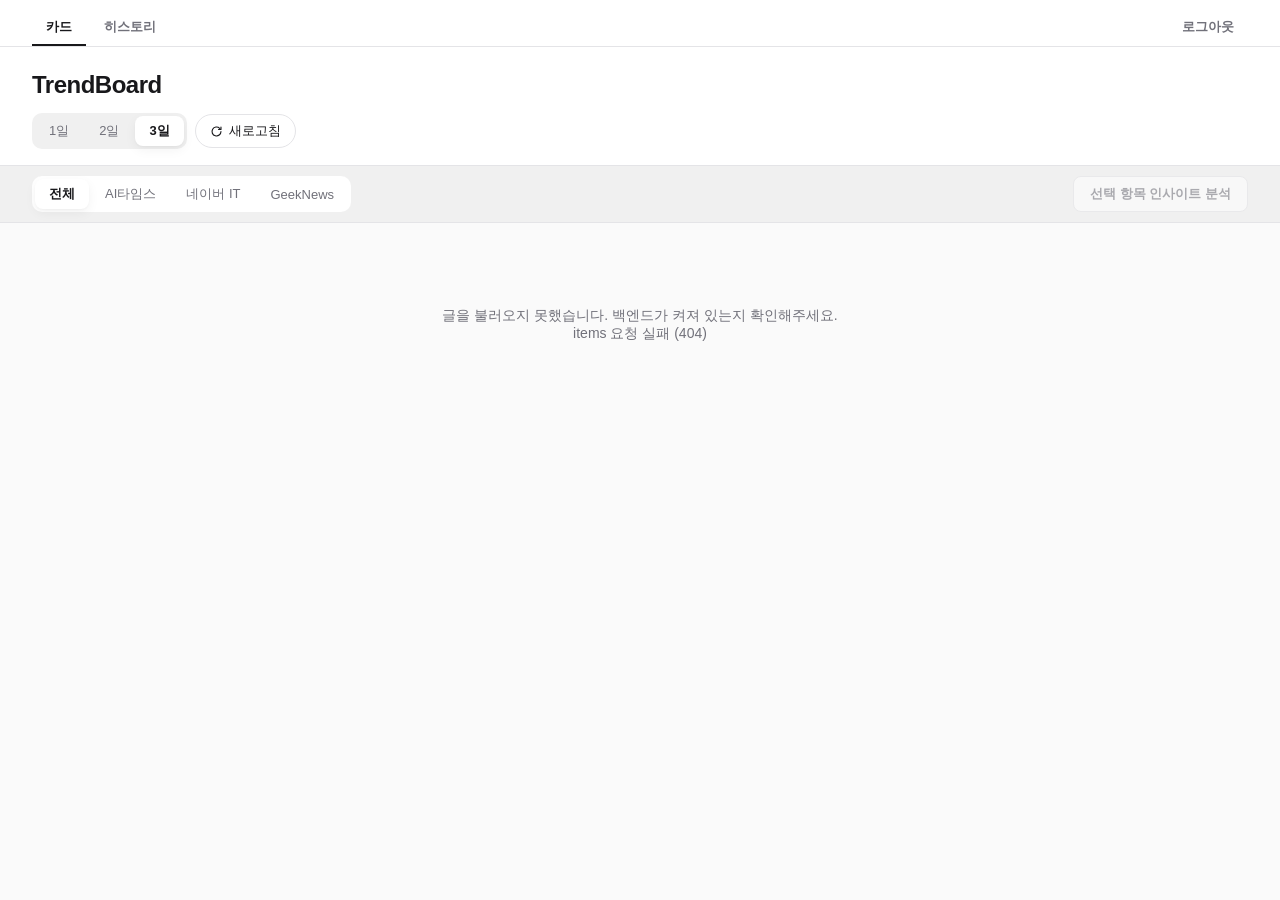
==== commit 2eb0fc76: "Simplify card UI: drop the redundant selection checkbox, rename the analysis button, drop the header" ====
--- a/static/index.html
+++ b/static/index.html
@@ -15,7 +15,6 @@
 
 <header class="topbar">
   <h1>TrendBoard</h1>
-  <p class="subtitle">GeekNews · AI타임스 · 네이버 IT에서 AI/개발 최신 글을 모아 요약합니다</p>
   <div class="date-bar">
     <div class="tabs" id="daysFilter">
       <button class="tab" data-days="1">1일</button>
@@ -40,7 +39,7 @@
   </div>
   <button id="trendBtn" disabled>
     <span id="trendCount" class="cart-count hidden">0</span>
-    선택 항목 트렌드 분석
+    선택 항목 인사이트 분석
   </button>
 </div>
 
--- a/static/style.css
+++ b/static/style.css
@@ -58,15 +58,9 @@
 }
 
 .topbar h1 {
-  margin: 0 0 4px;
+  margin: 0 0 14px;
   font-size: 24px;
   letter-spacing: -0.5px;
-}
-
-.subtitle {
-  margin: 0 0 18px;
-  color: var(--text-muted);
-  font-size: 14px;
 }
 
 .date-bar {
@@ -441,23 +435,6 @@
 }
 
 .summarize-btn:hover { background: var(--surface-hover); }
-
-.select-label {
-  display: flex;
-  align-items: center;
-  gap: 6px;
-  font-size: 12px;
-  color: var(--text-muted);
-  cursor: pointer;
-}
-
-.select-label input[type="checkbox"] {
-  accent-color: var(--select);
-}
-
-.select-label:has(input:checked) {
-  color: var(--select);
-}
 
 .trend-body {
   display: flex;
